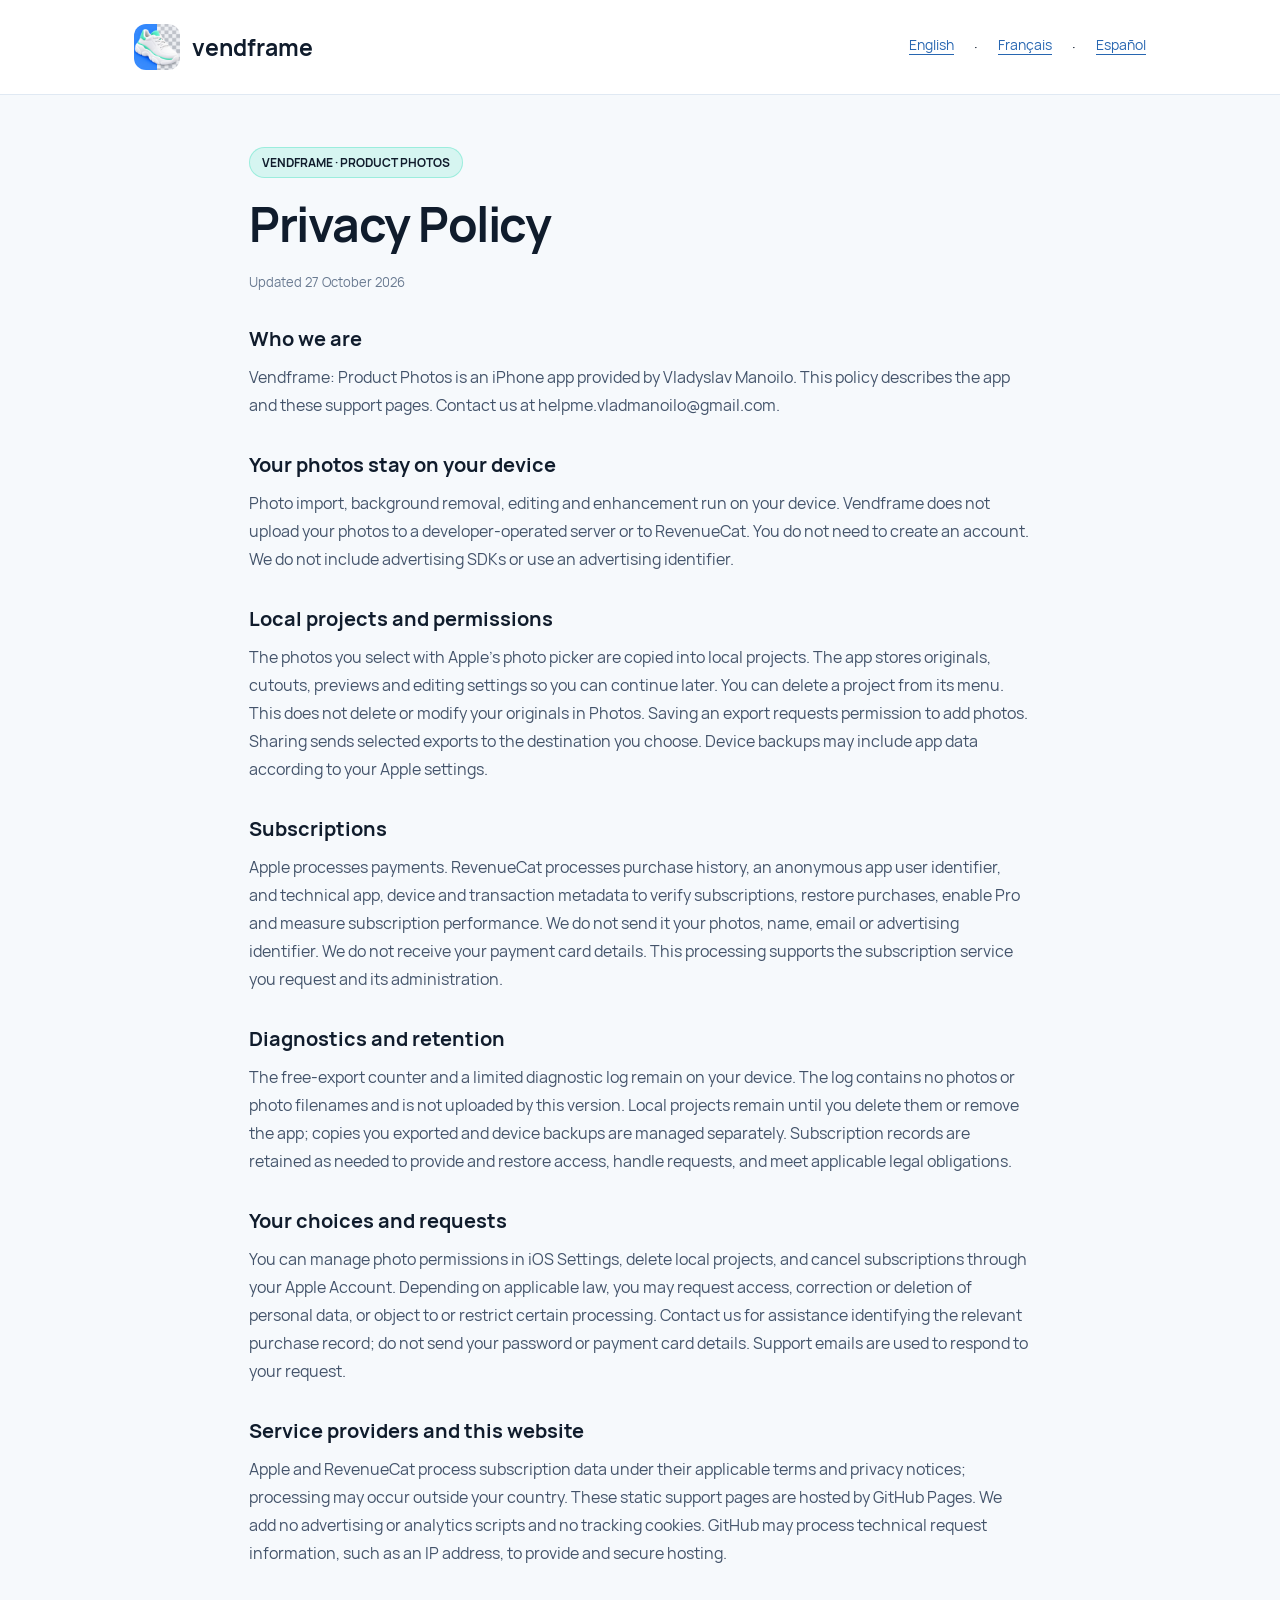
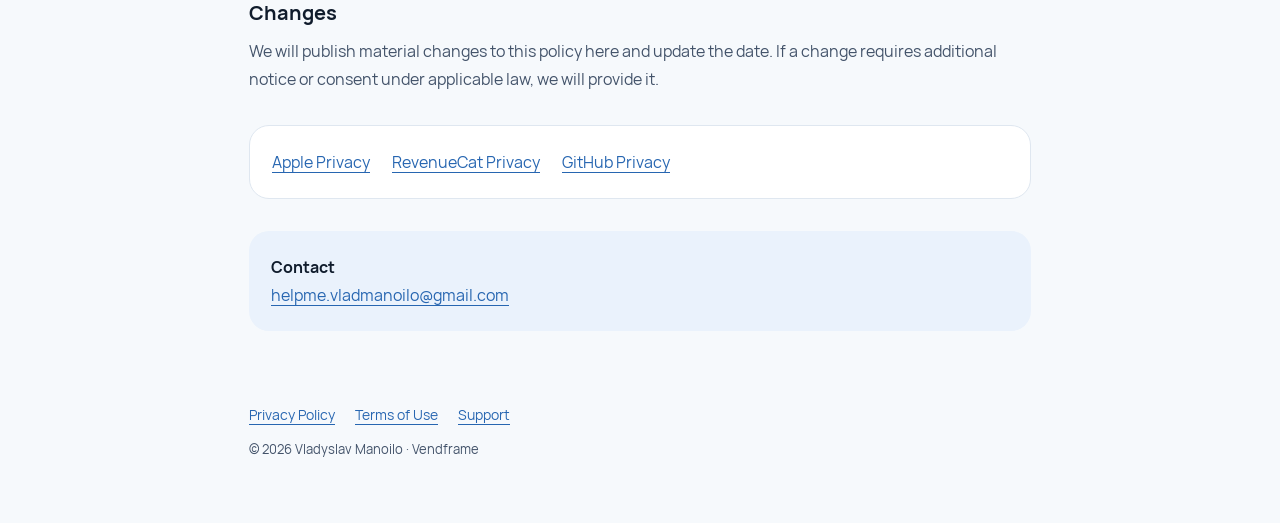
==== vendframe/privacy-en.html @ 8cbae050 "Publish Vendframe privacy and terms in English, French and Spanish" ====
<!doctype html><html lang="en"><head><meta charset="utf-8"><meta name="viewport" content="width=device-width,initial-scale=1"><meta name="description" content="Privacy Policy — Vendframe: Product Photos"><title>Privacy Policy · Vendframe</title><link rel="stylesheet" href="/vendframe/style.css"><link rel="icon" href="/vendframe/icon.png"></head><body><header><div class="bar"><a class="brand" href="/vendframe/"><img src="/vendframe/icon.png" alt="">vendframe</a><nav aria-label="Language"><a href="/vendframe/privacy-en.html" lang="en" hreflang="en">English</a> · <a href="/vendframe/privacy-fr.html" lang="fr" hreflang="fr">Français</a> · <a href="/vendframe/privacy-es.html" lang="es" hreflang="es">Español</a></nav></div></header><main><span class="badge">VENDFRAME · PRODUCT PHOTOS</span><h1>Privacy Policy</h1><p class="date">Updated 27 October 2026</p><section><h2>Who we are</h2><p>Vendframe: Product Photos is an iPhone app provided by Vladyslav Manoilo. This policy describes the app and these support pages. Contact us at helpme.vladmanoilo@gmail.com.</p></section><section><h2>Your photos stay on your device</h2><p>Photo import, background removal, editing and enhancement run on your device. Vendframe does not upload your photos to a developer-operated server or to RevenueCat. You do not need to create an account. We do not include advertising SDKs or use an advertising identifier.</p></section><section><h2>Local projects and permissions</h2><p>The photos you select with Apple’s photo picker are copied into local projects. The app stores originals, cutouts, previews and editing settings so you can continue later. You can delete a project from its menu. This does not delete or modify your originals in Photos. Saving an export requests permission to add photos. Sharing sends selected exports to the destination you choose. Device backups may include app data according to your Apple settings.</p></section><section><h2>Subscriptions</h2><p>Apple processes payments. RevenueCat processes purchase history, an anonymous app user identifier, and technical app, device and transaction metadata to verify subscriptions, restore purchases, enable Pro and measure subscription performance. We do not send it your photos, name, email or advertising identifier. We do not receive your payment card details. This processing supports the subscription service you request and its administration.</p></section><section><h2>Diagnostics and retention</h2><p>The free-export counter and a limited diagnostic log remain on your device. The log contains no photos or photo filenames and is not uploaded by this version. Local projects remain until you delete them or remove the app; copies you exported and device backups are managed separately. Subscription records are retained as needed to provide and restore access, handle requests, and meet applicable legal obligations.</p></section><section><h2>Your choices and requests</h2><p>You can manage photo permissions in iOS Settings, delete local projects, and cancel subscriptions through your Apple Account. Depending on applicable law, you may request access, correction or deletion of personal data, or object to or restrict certain processing. Contact us for assistance identifying the relevant purchase record; do not send your password or payment card details. Support emails are used to respond to your request.</p></section><section><h2>Service providers and this website</h2><p>Apple and RevenueCat process subscription data under their applicable terms and privacy notices; processing may occur outside your country. These static support pages are hosted by GitHub Pages. We add no advertising or analytics scripts and no tracking cookies. GitHub may process technical request information, such as an IP address, to provide and secure hosting.</p></section><section><h2>Changes</h2><p>We will publish material changes to this policy here and update the date. If a change requires additional notice or consent under applicable law, we will provide it.</p></section><div class="links"><a href="https://www.apple.com/legal/privacy/">Apple Privacy</a><a href="https://www.revenuecat.com/privacy">RevenueCat Privacy</a><a href="https://docs.github.com/en/site-policy/privacy-policies/github-general-privacy-statement">GitHub Privacy</a></div><div class="contact"><strong>Contact</strong><br><a href="mailto:helpme.vladmanoilo@gmail.com">helpme.vladmanoilo@gmail.com</a></div></main><footer><nav><a href="/vendframe/privacy-en.html">Privacy Policy</a><a href="/vendframe/terms-en.html">Terms of Use</a><a href="mailto:helpme.vladmanoilo@gmail.com">Support</a></nav><p>© 2026 Vladyslav Manoilo · Vendframe</p></footer></body></html>
---- vendframe/style.css ----
@font-face{font-family:Manrope;src:url(manrope-regular.ttf)}@font-face{font-family:Manrope;src:url(manrope-bold.ttf);font-weight:700}*{box-sizing:border-box}body{margin:0;background:#f6f9fc;color:#101c2c;font-family:Manrope,system-ui,sans-serif;line-height:1.75}header{background:#fff;border-bottom:1px solid #e0e9f3}.bar{max-width:1060px;margin:auto;padding:24px;display:flex;align-items:center;justify-content:space-between;gap:24px;flex-wrap:wrap}.brand{display:flex;align-items:center;gap:12px;color:#101c2c;font-size:23px;font-weight:700;text-decoration:none}.brand img{width:46px;height:46px;border-radius:12px}nav{display:flex;gap:20px;flex-wrap:wrap}a{color:#2766b1;text-underline-offset:4px}nav a{font-size:14px}main{max-width:830px;margin:auto;padding:52px 24px 72px}h1{font-size:clamp(32px,5vw,48px);line-height:1.18;letter-spacing:-1.5px;margin:18px 0}h2{font-size:20px;line-height:1.4;margin:32px 0 10px}p{margin:10px 0 22px;color:#43536a}.date{font-size:13px;color:#687990}.badge{display:inline-block;background:#50e3c230;border:1px solid #50e3c270;padding:4px 12px;border-radius:30px;font-size:12px;font-weight:700}.links{padding:22px;background:white;border:1px solid #dfe7f0;border-radius:20px;display:flex;gap:22px;flex-wrap:wrap;margin-top:32px}footer{max-width:830px;margin:auto;padding:0 24px 40px;font-size:13px;color:#687990}.contact{padding:22px;background:#eaf2fc;border-radius:20px;margin-top:32px}
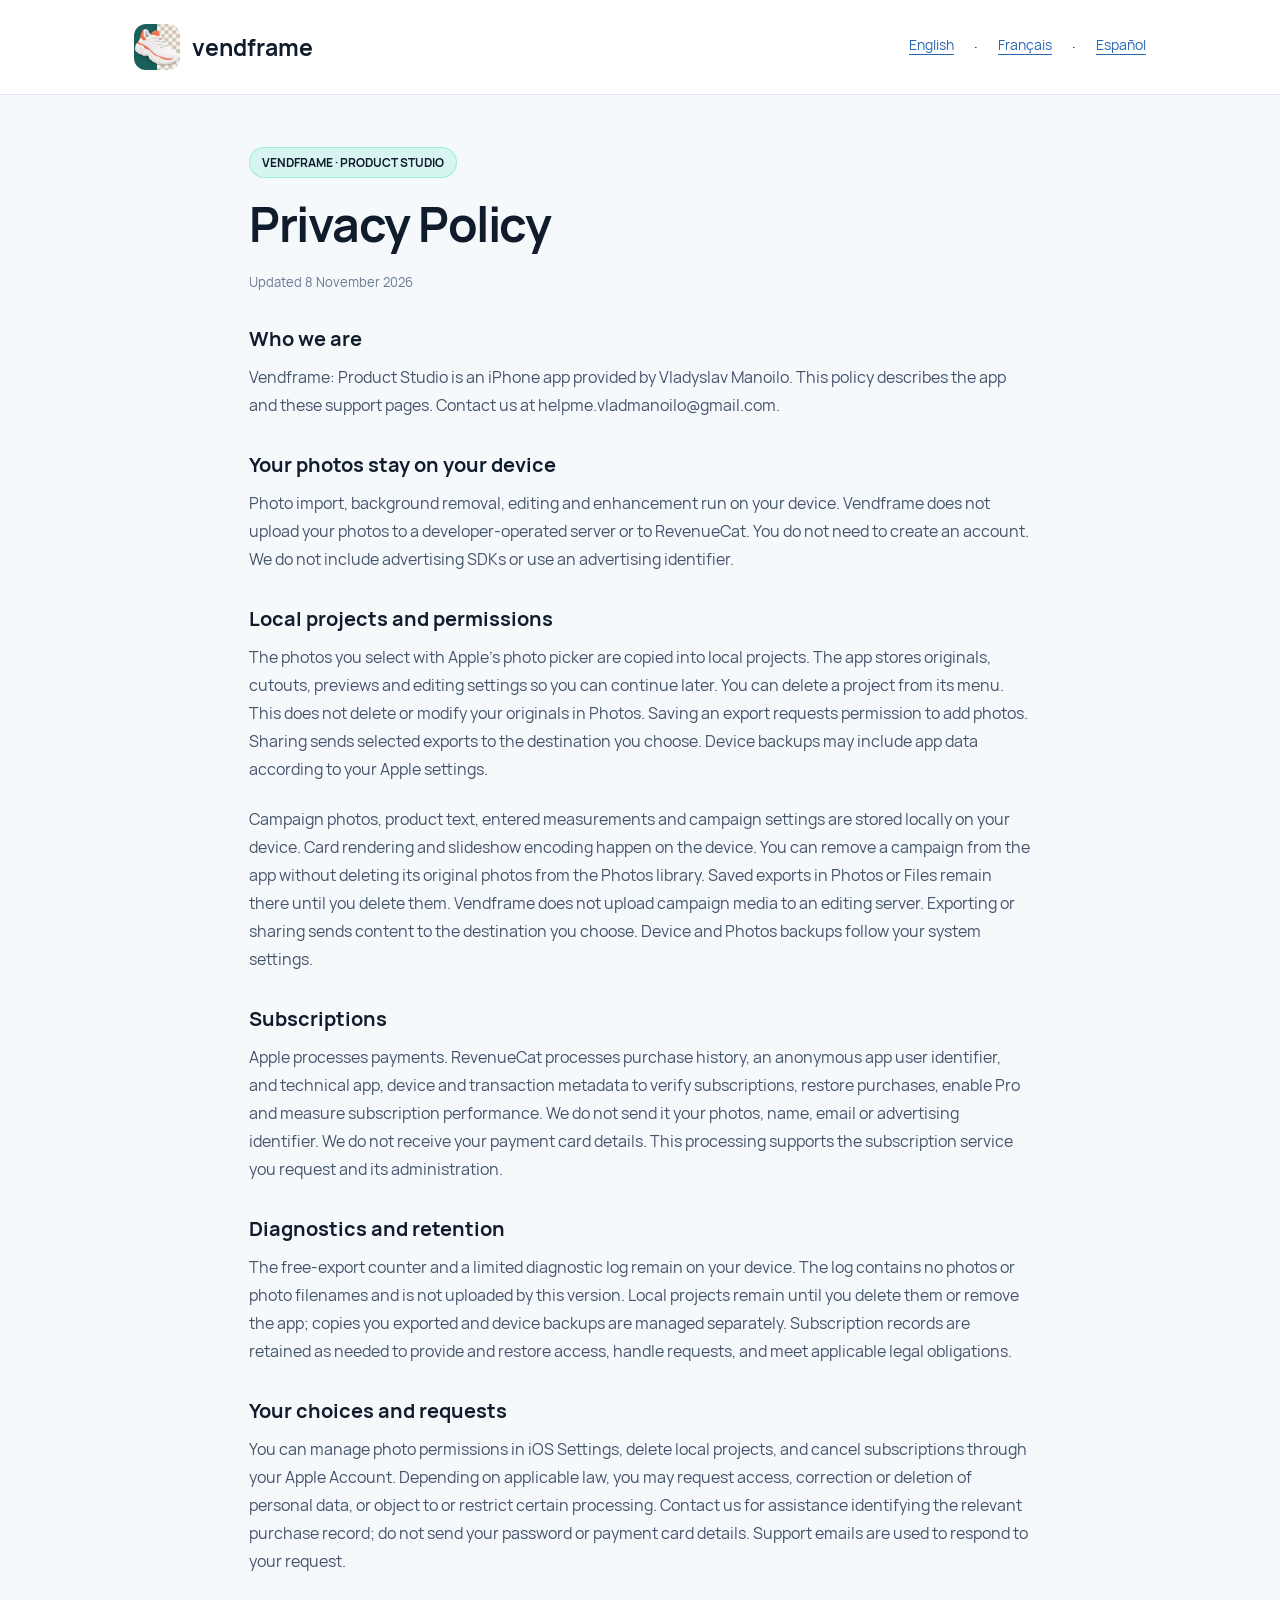
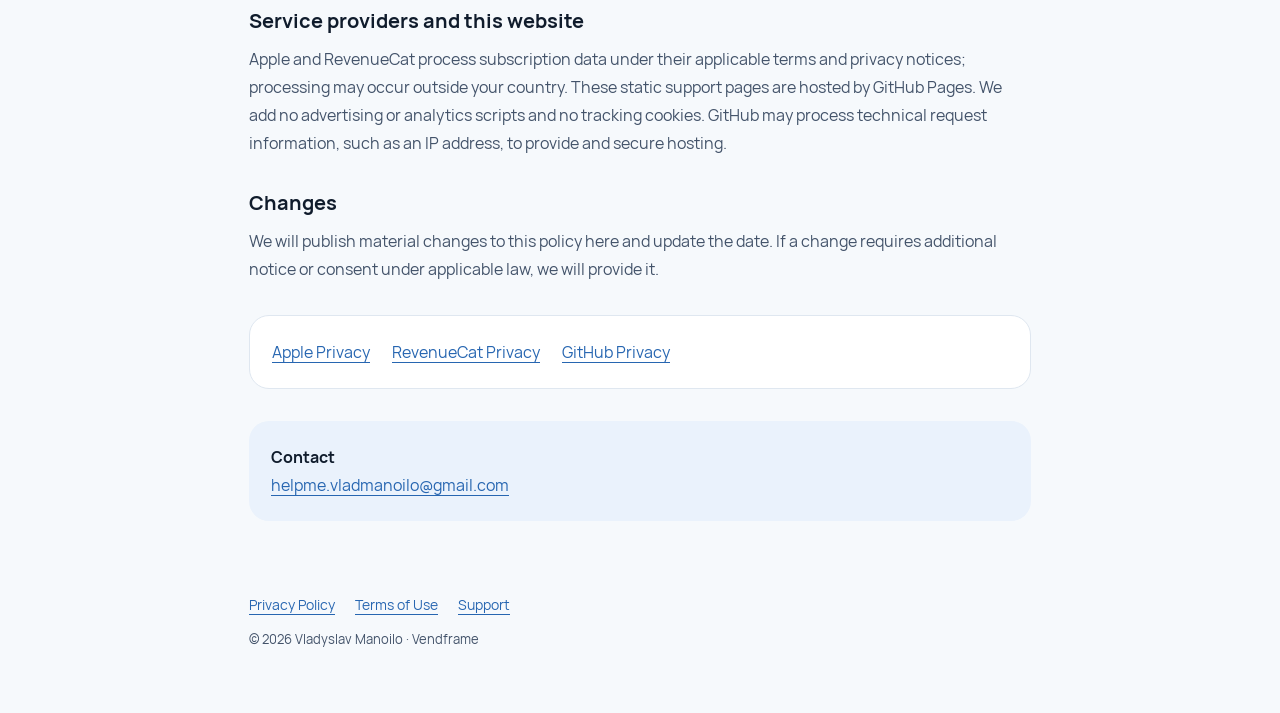
==== commit f2f78e4e: "Update Vendframe 1.1 campaign features and export limits Describe product cards, manual measurements" ====
--- a/vendframe/privacy-en.html
+++ b/vendframe/privacy-en.html
@@ -1 +1 @@
-<!doctype html><html lang="en"><head><meta charset="utf-8"><meta name="viewport" content="width=device-width,initial-scale=1"><meta name="description" content="Privacy Policy — Vendframe: Product Photos"><title>Privacy Policy · Vendframe</title><link rel="stylesheet" href="/vendframe/style.css"><link rel="icon" href="/vendframe/icon.png"></head><body><header><div class="bar"><a class="brand" href="/vendframe/"><img src="/vendframe/icon.png" alt="">vendframe</a><nav aria-label="Language"><a href="/vendframe/privacy-en.html" lang="en" hreflang="en">English</a> · <a href="/vendframe/privacy-fr.html" lang="fr" hreflang="fr">Français</a> · <a href="/vendframe/privacy-es.html" lang="es" hreflang="es">Español</a></nav></div></header><main><span class="badge">VENDFRAME · PRODUCT PHOTOS</span><h1>Privacy Policy</h1><p class="date">Updated 27 October 2026</p><section><h2>Who we are</h2><p>Vendframe: Product Photos is an iPhone app provided by Vladyslav Manoilo. This policy describes the app and these support pages. Contact us at helpme.vladmanoilo@gmail.com.</p></section><section><h2>Your photos stay on your device</h2><p>Photo import, background removal, editing and enhancement run on your device. Vendframe does not upload your photos to a developer-operated server or to RevenueCat. You do not need to create an account. We do not include advertising SDKs or use an advertising identifier.</p></section><section><h2>Local projects and permissions</h2><p>The photos you select with Apple’s photo picker are copied into local projects. The app stores originals, cutouts, previews and editing settings so you can continue later. You can delete a project from its menu. This does not delete or modify your originals in Photos. Saving an export requests permission to add photos. Sharing sends selected exports to the destination you choose. Device backups may include app data according to your Apple settings.</p></section><section><h2>Subscriptions</h2><p>Apple processes payments. RevenueCat processes purchase history, an anonymous app user identifier, and technical app, device and transaction metadata to verify subscriptions, restore purchases, enable Pro and measure subscription performance. We do not send it your photos, name, email or advertising identifier. We do not receive your payment card details. This processing supports the subscription service you request and its administration.</p></section><section><h2>Diagnostics and retention</h2><p>The free-export counter and a limited diagnostic log remain on your device. The log contains no photos or photo filenames and is not uploaded by this version. Local projects remain until you delete them or remove the app; copies you exported and device backups are managed separately. Subscription records are retained as needed to provide and restore access, handle requests, and meet applicable legal obligations.</p></section><section><h2>Your choices and requests</h2><p>You can manage photo permissions in iOS Settings, delete local projects, and cancel subscriptions through your Apple Account. Depending on applicable law, you may request access, correction or deletion of personal data, or object to or restrict certain processing. Contact us for assistance identifying the relevant purchase record; do not send your password or payment card details. Support emails are used to respond to your request.</p></section><section><h2>Service providers and this website</h2><p>Apple and RevenueCat process subscription data under their applicable terms and privacy notices; processing may occur outside your country. These static support pages are hosted by GitHub Pages. We add no advertising or analytics scripts and no tracking cookies. GitHub may process technical request information, such as an IP address, to provide and secure hosting.</p></section><section><h2>Changes</h2><p>We will publish material changes to this policy here and update the date. If a change requires additional notice or consent under applicable law, we will provide it.</p></section><div class="links"><a href="https://www.apple.com/legal/privacy/">Apple Privacy</a><a href="https://www.revenuecat.com/privacy">RevenueCat Privacy</a><a href="https://docs.github.com/en/site-policy/privacy-policies/github-general-privacy-statement">GitHub Privacy</a></div><div class="contact"><strong>Contact</strong><br><a href="mailto:helpme.vladmanoilo@gmail.com">helpme.vladmanoilo@gmail.com</a></div></main><footer><nav><a href="/vendframe/privacy-en.html">Privacy Policy</a><a href="/vendframe/terms-en.html">Terms of Use</a><a href="mailto:helpme.vladmanoilo@gmail.com">Support</a></nav><p>© 2026 Vladyslav Manoilo · Vendframe</p></footer></body></html>+<!doctype html><html lang="en"><head><meta charset="utf-8"><meta name="viewport" content="width=device-width,initial-scale=1"><meta name="description" content="Privacy Policy — Vendframe: Product Studio"><title>Privacy Policy · Vendframe</title><link rel="stylesheet" href="/vendframe/style.css"><link rel="icon" href="/vendframe/icon.png"></head><body><header><div class="bar"><a class="brand" href="/vendframe/"><img src="/vendframe/icon.png" alt="">vendframe</a><nav aria-label="Language"><a href="/vendframe/privacy-en.html" lang="en" hreflang="en">English</a> · <a href="/vendframe/privacy-fr.html" lang="fr" hreflang="fr">Français</a> · <a href="/vendframe/privacy-es.html" lang="es" hreflang="es">Español</a></nav></div></header><main><span class="badge">VENDFRAME · PRODUCT STUDIO</span><h1>Privacy Policy</h1><p class="date">Updated 8 November 2026</p><section><h2>Who we are</h2><p>Vendframe: Product Studio is an iPhone app provided by Vladyslav Manoilo. This policy describes the app and these support pages. Contact us at helpme.vladmanoilo@gmail.com.</p></section><section><h2>Your photos stay on your device</h2><p>Photo import, background removal, editing and enhancement run on your device. Vendframe does not upload your photos to a developer-operated server or to RevenueCat. You do not need to create an account. We do not include advertising SDKs or use an advertising identifier.</p></section><section><h2>Local projects and permissions</h2><p>The photos you select with Apple’s photo picker are copied into local projects. The app stores originals, cutouts, previews and editing settings so you can continue later. You can delete a project from its menu. This does not delete or modify your originals in Photos. Saving an export requests permission to add photos. Sharing sends selected exports to the destination you choose. Device backups may include app data according to your Apple settings.</p><p>Campaign photos, product text, entered measurements and campaign settings are stored locally on your device. Card rendering and slideshow encoding happen on the device. You can remove a campaign from the app without deleting its original photos from the Photos library. Saved exports in Photos or Files remain there until you delete them. Vendframe does not upload campaign media to an editing server. Exporting or sharing sends content to the destination you choose. Device and Photos backups follow your system settings.</p></section><section><h2>Subscriptions</h2><p>Apple processes payments. RevenueCat processes purchase history, an anonymous app user identifier, and technical app, device and transaction metadata to verify subscriptions, restore purchases, enable Pro and measure subscription performance. We do not send it your photos, name, email or advertising identifier. We do not receive your payment card details. This processing supports the subscription service you request and its administration.</p></section><section><h2>Diagnostics and retention</h2><p>The free-export counter and a limited diagnostic log remain on your device. The log contains no photos or photo filenames and is not uploaded by this version. Local projects remain until you delete them or remove the app; copies you exported and device backups are managed separately. Subscription records are retained as needed to provide and restore access, handle requests, and meet applicable legal obligations.</p></section><section><h2>Your choices and requests</h2><p>You can manage photo permissions in iOS Settings, delete local projects, and cancel subscriptions through your Apple Account. Depending on applicable law, you may request access, correction or deletion of personal data, or object to or restrict certain processing. Contact us for assistance identifying the relevant purchase record; do not send your password or payment card details. Support emails are used to respond to your request.</p></section><section><h2>Service providers and this website</h2><p>Apple and RevenueCat process subscription data under their applicable terms and privacy notices; processing may occur outside your country. These static support pages are hosted by GitHub Pages. We add no advertising or analytics scripts and no tracking cookies. GitHub may process technical request information, such as an IP address, to provide and secure hosting.</p></section><section><h2>Changes</h2><p>We will publish material changes to this policy here and update the date. If a change requires additional notice or consent under applicable law, we will provide it.</p></section><div class="links"><a href="https://www.apple.com/legal/privacy/">Apple Privacy</a><a href="https://www.revenuecat.com/privacy">RevenueCat Privacy</a><a href="https://docs.github.com/en/site-policy/privacy-policies/github-general-privacy-statement">GitHub Privacy</a></div><div class="contact"><strong>Contact</strong><br><a href="mailto:helpme.vladmanoilo@gmail.com">helpme.vladmanoilo@gmail.com</a></div></main><footer><nav><a href="/vendframe/privacy-en.html">Privacy Policy</a><a href="/vendframe/terms-en.html">Terms of Use</a><a href="mailto:helpme.vladmanoilo@gmail.com">Support</a></nav><p>© 2026 Vladyslav Manoilo · Vendframe</p></footer></body></html>
